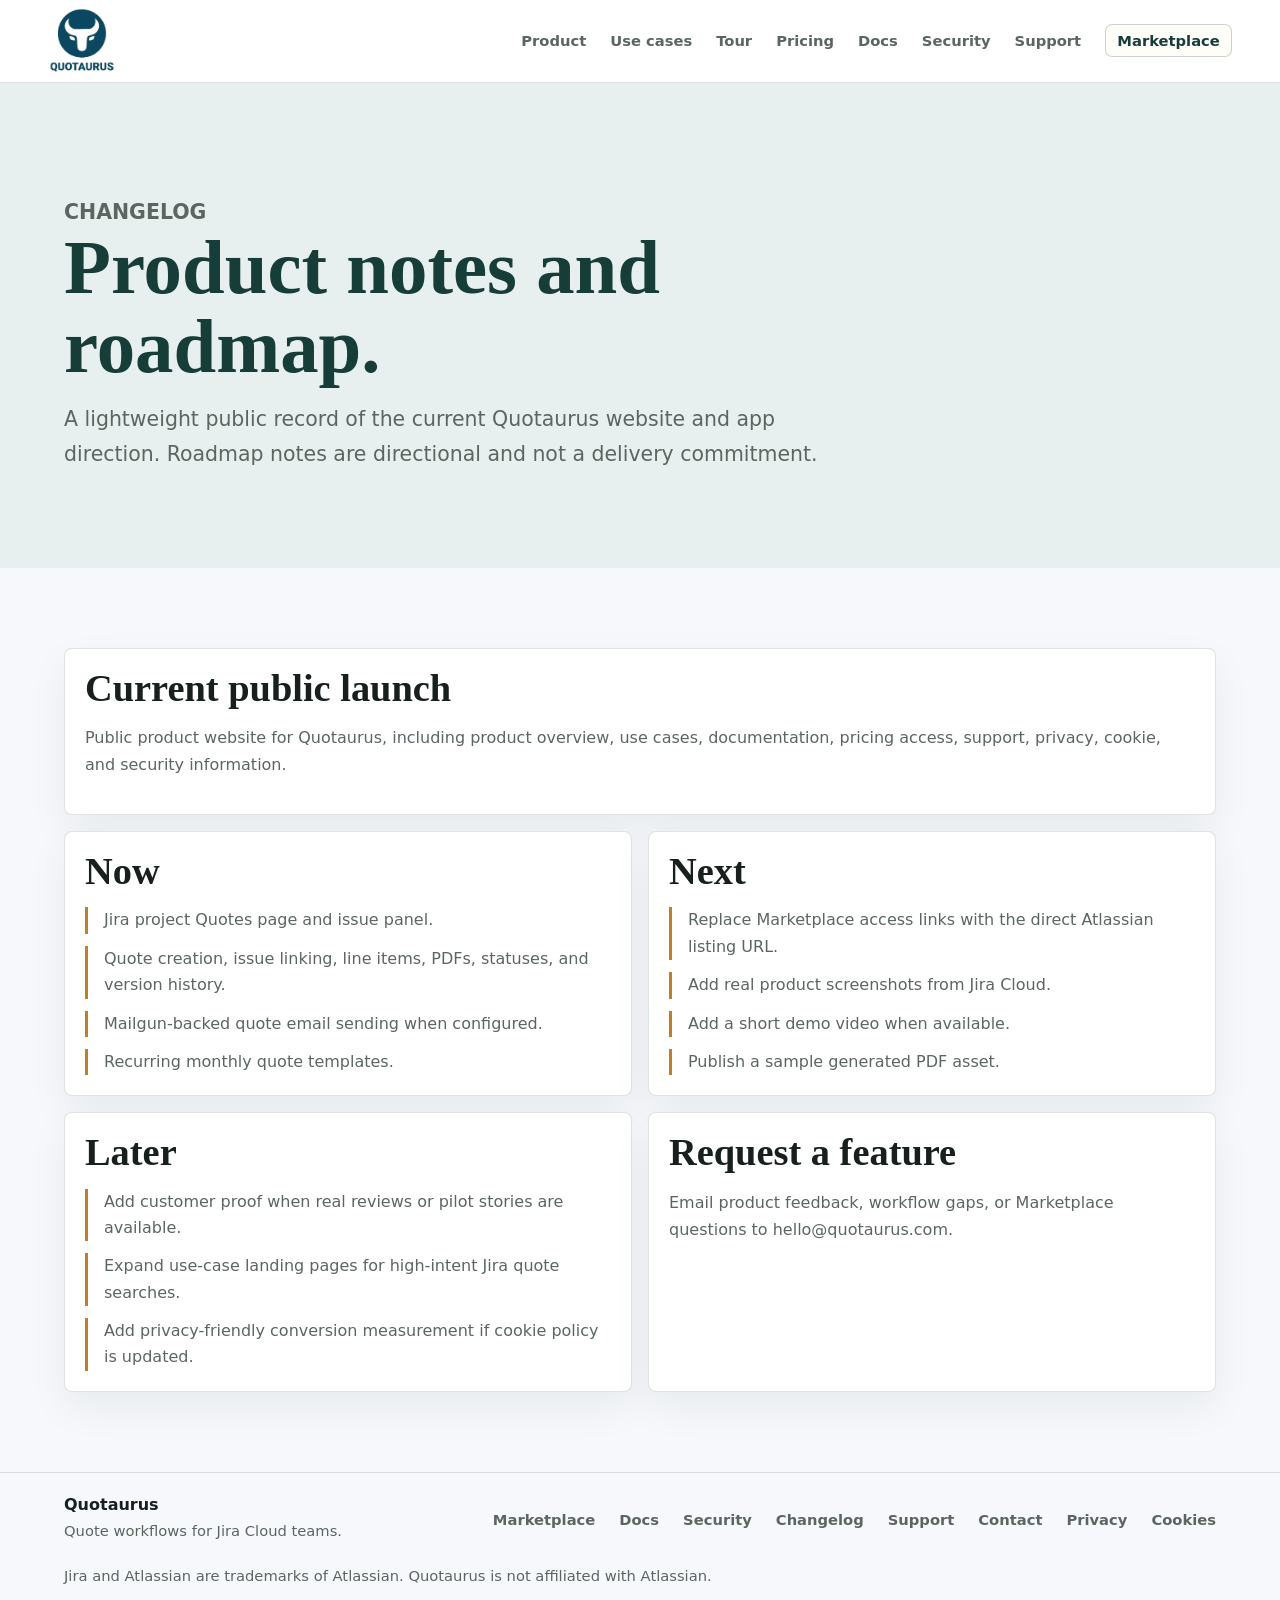
==== changelog.html @ 09444d6a "Expand Quotaurus buyer website" ====
<!doctype html>
<html lang="en">
  <head>
    <meta charset="utf-8">
    <meta name="viewport" content="width=device-width, initial-scale=1">
    <meta
      name="description"
      content="Quotaurus changelog and roadmap notes for the Jira Cloud quote management app."
    >
    <title>Changelog | Quotaurus</title>
    <link rel="icon" href="assets/quotaurus-logo.png" type="image/png">
    <link rel="stylesheet" href="styles.css">
  </head>
  <body>
    <header class="site-header" aria-label="Main navigation">
      <a class="brand" href="index.html" aria-label="Quotaurus home">
        <img class="brand-logo" src="assets/quotaurus-logo.png" alt="Quotaurus">
      </a>
      <nav class="nav-links" aria-label="Primary navigation">
        <a href="index.html">Product</a>
        <a href="use-cases.html">Use cases</a>
        <a href="index.html#product-tour">Tour</a>
        <a href="pricing.html">Pricing</a>
        <a href="docs.html">Docs</a>
        <a href="security.html">Security</a>
        <a href="support.html">Support</a>
        <a class="nav-cta" href="pricing.html#marketplace-access">Marketplace</a>
      </nav>
    </header>

    <main>
      <section class="page-hero" aria-labelledby="changelog-title">
        <p class="eyebrow">Changelog</p>
        <h1 id="changelog-title">Product notes and roadmap.</h1>
        <p>
          A lightweight public record of the current Quotaurus website and app
          direction. Roadmap notes are directional and not a delivery commitment.
        </p>
      </section>

      <section class="content-grid" aria-label="Changelog and roadmap">
        <article class="support-card full">
          <h2>Current public launch</h2>
          <p>
            Public product website for Quotaurus, including product overview,
            use cases, documentation, pricing access, support, privacy, cookie,
            and security information.
          </p>
        </article>

        <article class="support-card">
          <h2>Now</h2>
          <ul class="plain-list">
            <li>Jira project Quotes page and issue panel.</li>
            <li>Quote creation, issue linking, line items, PDFs, statuses, and version history.</li>
            <li>Mailgun-backed quote email sending when configured.</li>
            <li>Recurring monthly quote templates.</li>
          </ul>
        </article>

        <article class="support-card">
          <h2>Next</h2>
          <ul class="plain-list">
            <li>Replace Marketplace access links with the direct Atlassian listing URL.</li>
            <li>Add real product screenshots from Jira Cloud.</li>
            <li>Add a short demo video when available.</li>
            <li>Publish a sample generated PDF asset.</li>
          </ul>
        </article>

        <article class="support-card">
          <h2>Later</h2>
          <ul class="plain-list">
            <li>Add customer proof when real reviews or pilot stories are available.</li>
            <li>Expand use-case landing pages for high-intent Jira quote searches.</li>
            <li>Add privacy-friendly conversion measurement if cookie policy is updated.</li>
          </ul>
        </article>

        <article class="support-card">
          <h2>Request a feature</h2>
          <p>
            Email product feedback, workflow gaps, or Marketplace questions to
            <a href="mailto:hello@quotaurus.com?subject=Quotaurus%20feature%20request">hello@quotaurus.com</a>.
          </p>
        </article>
      </section>
    </main>

    <footer class="site-footer">
      <div>
        <span class="footer-brand">Quotaurus</span>
        <p>Quote workflows for Jira Cloud teams.</p>
      </div>
      <nav aria-label="Footer navigation">
        <a href="pricing.html">Marketplace</a>
        <a href="docs.html">Docs</a>
        <a href="security.html">Security</a>
        <a href="changelog.html">Changelog</a>
        <a href="support.html">Support</a>
        <a href="contact.html">Contact</a>
        <a href="privacy-policy.html">Privacy</a>
        <a href="cookie-policy.html">Cookies</a>
      </nav>
      <p class="trademark-note">
        Jira and Atlassian are trademarks of Atlassian. Quotaurus is not
        affiliated with Atlassian.
      </p>
    </footer>
  </body>
</html>
---- styles.css ----
:root {
  color-scheme: light;
  --ink: #17201d;
  --muted: #5b6661;
  --paper: #f6f8fb;
  --paper-strong: #ffffff;
  --mist: #e8f0ef;
  --line: rgba(23, 32, 29, 0.13);
  --forest: #173d38;
  --teal: #236c69;
  --blue: #315d92;
  --amber: #bf7d2e;
  --coral: #b95f52;
  --shadow: rgba(21, 34, 31, 0.16);
  font-family:
    Inter, ui-sans-serif, system-ui, -apple-system, BlinkMacSystemFont,
    "Segoe UI", sans-serif;
  font-size: 16px;
}

* {
  box-sizing: border-box;
}

html {
  scroll-behavior: smooth;
}

body {
  margin: 0;
  color: var(--ink);
  background: var(--paper);
}

a {
  color: inherit;
  text-decoration: none;
}

code {
  border: 1px solid var(--line);
  border-radius: 5px;
  padding: 0.08rem 0.32rem;
  background: rgba(255, 253, 246, 0.75);
  font-size: 0.92em;
}

img {
  display: block;
  max-width: 100%;
}

.site-header {
  position: sticky;
  z-index: 10;
  top: 0;
  display: flex;
  align-items: center;
  justify-content: space-between;
  gap: 1rem;
  border-bottom: 1px solid var(--line);
  padding: 0.45rem clamp(1rem, 4vw, 3rem);
  background: rgba(255, 255, 255, 0.92);
  backdrop-filter: blur(14px);
}

.brand {
  display: inline-flex;
  align-items: center;
}

.brand-logo {
  width: auto;
  height: 4.2rem;
}

.nav-links,
.site-footer nav {
  display: flex;
  align-items: center;
  gap: clamp(0.75rem, 2.5vw, 1.5rem);
  color: var(--muted);
  font-size: 0.92rem;
  font-weight: 760;
}

.nav-links a {
  padding-block: 0.25rem;
}

.nav-links .nav-cta {
  border: 1px solid rgba(23, 61, 56, 0.22);
  border-radius: 7px;
  padding: 0.45rem 0.7rem;
  color: var(--forest);
  background: rgba(255, 253, 246, 0.72);
}

.nav-links a:hover,
.nav-links a:focus-visible,
.nav-links a[aria-current="page"] {
  color: var(--ink);
}

.product-hero {
  min-height: 72svh;
  display: grid;
  grid-template-columns: minmax(0, 0.95fr) minmax(20rem, 0.9fr);
  align-items: center;
  gap: clamp(2rem, 6vw, 5rem);
  padding: clamp(2.75rem, 7vw, 5rem) clamp(1rem, 5vw, 5rem)
    clamp(2.25rem, 6vw, 4rem);
  background:
    linear-gradient(120deg, rgba(23, 61, 56, 0.96), rgba(49, 93, 146, 0.72)),
    var(--forest);
  color: var(--paper-strong);
  overflow: hidden;
}

.hero-copy {
  max-width: 44rem;
}

.eyebrow,
.section-kicker {
  margin: 0 0 0.75rem;
  color: var(--amber);
  font-size: 0.78rem;
  font-weight: 860;
  letter-spacing: 0;
  text-transform: uppercase;
}

.product-hero .eyebrow {
  color: #f1b96f;
}

h1,
h2,
h3,
p {
  overflow-wrap: anywhere;
}

h1,
h2,
h3 {
  margin: 0;
  letter-spacing: 0;
}

h1,
h2 {
  font-family: Georgia, "Times New Roman", serif;
  font-weight: 760;
  line-height: 1.02;
}

h1 {
  max-width: 11em;
  font-size: clamp(3rem, 5.8vw, 5.5rem);
}

h2 {
  font-size: clamp(2rem, 4.2vw, 4.25rem);
}

h3 {
  font-size: clamp(1.25rem, 2vw, 1.55rem);
  line-height: 1.18;
}

.hero-text {
  max-width: 39rem;
  margin: 1.25rem 0 0;
  color: rgba(255, 253, 246, 0.86);
  font-size: clamp(1.08rem, 1.8vw, 1.35rem);
  line-height: 1.58;
}

.hero-actions {
  display: flex;
  flex-wrap: wrap;
  gap: 0.85rem;
  margin-top: 2rem;
}

.button {
  min-height: 3rem;
  display: inline-flex;
  align-items: center;
  justify-content: center;
  border-radius: 7px;
  border: 1px solid transparent;
  padding: 0.85rem 1.1rem;
  font: inherit;
  font-weight: 830;
}

.button.primary {
  color: var(--forest);
  background: var(--paper-strong);
}

.button.secondary {
  color: var(--paper-strong);
  border-color: rgba(255, 253, 246, 0.42);
  background: rgba(255, 253, 246, 0.08);
}

.button-note,
.small-note {
  color: rgba(255, 253, 246, 0.78);
  font-size: 0.92rem;
  line-height: 1.55;
}

.button-note {
  margin: 0.85rem 0 0;
}

.button.dark {
  color: var(--paper-strong);
  background: var(--forest);
}

.button:hover,
.button:focus-visible {
  transform: translateY(-1px);
  box-shadow: 0 0.8rem 2rem rgba(0, 0, 0, 0.15);
}

.hero-visual {
  padding: clamp(0.5rem, 2vw, 1rem);
}

.hero-visual img {
  width: min(38rem, 100%);
  border-radius: 14px;
  box-shadow: 0 2rem 5rem rgba(4, 12, 10, 0.34);
}

.intro-band,
.feature-grid,
.product-tour,
.use-case-band,
.output-band,
.comparison-band,
.roi-band,
.trust-band,
.faq-section,
.workflow-band,
.marketplace-band,
.page-hero,
.content-grid,
.policy-layout,
.site-footer {
  padding-inline: clamp(1rem, 5vw, 5rem);
}

.intro-band {
  display: grid;
  grid-template-columns: minmax(0, 0.9fr) minmax(16rem, 0.8fr);
  gap: clamp(1.25rem, 4vw, 4rem);
  align-items: end;
  padding-block: clamp(3rem, 8vw, 6rem);
  border-bottom: 1px solid var(--line);
}

.trust-strip {
  display: grid;
  grid-template-columns: repeat(4, minmax(0, 1fr));
  gap: 1px;
  border-bottom: 1px solid var(--line);
  background: var(--line);
}

.trust-strip span {
  min-height: 5.4rem;
  display: flex;
  align-items: center;
  justify-content: center;
  padding: 1rem;
  color: var(--forest);
  background: var(--paper-strong);
  font-weight: 820;
  line-height: 1.35;
  text-align: center;
}

.intro-band p:last-child,
.marketplace-band p,
.roi-band p,
.page-hero p,
.policy-layout p,
.policy-layout li,
.feature-card p,
.tour-shot p,
.use-case-grid p,
.faq-grid p,
.contact-card p,
.support-card p,
.site-footer p {
  color: var(--muted);
  line-height: 1.7;
}

.intro-band p:last-child {
  margin: 0;
  font-size: clamp(1rem, 1.7vw, 1.2rem);
}

.section-heading {
  max-width: 46rem;
  margin-bottom: 1.5rem;
}

.feature-grid {
  display: grid;
  grid-template-columns: repeat(3, minmax(0, 1fr));
  gap: 1rem;
  padding-block: clamp(3rem, 8vw, 6rem);
}

.feature-grid .section-heading {
  grid-column: 1 / -1;
}

.feature-card,
.contact-card,
.support-card,
.policy-card,
.link-cards a {
  border: 1px solid var(--line);
  border-radius: 8px;
  background: var(--paper-strong);
  box-shadow: 0 1rem 2.5rem rgba(24, 34, 30, 0.06);
}

.feature-card {
  min-height: 16rem;
  padding: 1.3rem;
}

.feature-number {
  display: inline-flex;
  margin-bottom: 2rem;
  border-top: 2px solid var(--coral);
  padding-top: 0.45rem;
  color: var(--teal);
  font-weight: 860;
}

.workflow-band {
  padding-block: clamp(3rem, 8vw, 6rem);
  color: var(--paper-strong);
  background: var(--forest);
}

.product-tour,
.use-case-band,
.output-band,
.comparison-band,
.trust-band,
.faq-section {
  padding-block: clamp(3rem, 8vw, 6rem);
  border-bottom: 1px solid var(--line);
}

.product-tour {
  background: var(--paper-strong);
}

.tour-grid,
.use-case-grid,
.faq-grid {
  display: grid;
  grid-template-columns: repeat(3, minmax(0, 1fr));
  gap: 1rem;
}

.tour-shot,
.use-case-grid article,
.faq-grid article {
  border: 1px solid var(--line);
  border-radius: 8px;
  padding: 1.2rem;
  background: var(--paper-strong);
}

.tour-shot {
  min-height: 13rem;
  background:
    linear-gradient(180deg, rgba(49, 93, 146, 0.08), transparent 58%),
    var(--paper-strong);
}

.tour-shot span,
.mail-label {
  display: inline-flex;
  margin-bottom: 1rem;
  border-radius: 999px;
  padding: 0.3rem 0.55rem;
  color: var(--blue);
  background: rgba(49, 93, 146, 0.1);
  font-size: 0.78rem;
  font-weight: 860;
}

.text-link {
  display: inline-flex;
  margin-top: 1.25rem;
  color: var(--blue);
  font-weight: 840;
}

.output-band {
  background: var(--mist);
}

.output-grid {
  display: grid;
  grid-template-columns: minmax(0, 1.1fr) minmax(18rem, 0.75fr);
  gap: 1rem;
  align-items: stretch;
}

.sample-pdf,
.sample-email {
  border: 1px solid var(--line);
  border-radius: 8px;
  padding: 1.25rem;
  background: var(--paper-strong);
  box-shadow: 0 1rem 2.5rem rgba(24, 34, 30, 0.06);
}

.sample-pdf-header {
  display: flex;
  align-items: center;
  justify-content: space-between;
  gap: 1rem;
  color: var(--forest);
  font-size: 1.6rem;
  font-weight: 900;
}

.sample-pdf-header img {
  width: auto;
  height: 3.4rem;
}

.sample-pdf dl {
  display: grid;
  grid-template-columns: repeat(2, minmax(0, 1fr));
  gap: 0.65rem;
  margin: 1.25rem 0;
}

.sample-pdf dl div {
  border-left: 3px solid var(--amber);
  padding-left: 0.7rem;
}

.sample-pdf dt {
  color: var(--muted);
  font-size: 0.78rem;
  font-weight: 800;
}

.sample-pdf dd {
  margin: 0.2rem 0 0;
  font-weight: 820;
}

.sample-pdf table,
.comparison-table {
  width: 100%;
  border-collapse: collapse;
}

.sample-pdf th,
.sample-pdf td,
.comparison-table th,
.comparison-table td {
  border-bottom: 1px solid var(--line);
  padding: 0.8rem;
  text-align: left;
  vertical-align: top;
}

.sample-pdf th,
.comparison-table th {
  color: var(--paper-strong);
  background: var(--forest);
}

.sample-pdf th:not(:first-child),
.sample-pdf td:not(:first-child) {
  text-align: right;
}

.sample-pdf p {
  display: flex;
  justify-content: flex-end;
  gap: 1rem;
  margin: 0.65rem 0 0;
}

.sample-pdf p span {
  min-width: 7rem;
  color: var(--muted);
  text-align: right;
}

.sample-total {
  color: var(--forest);
  font-size: 1.15rem;
}

.sample-email .small-note {
  margin-top: 1rem;
  color: var(--muted);
}

.table-wrap {
  overflow-x: auto;
  border: 1px solid var(--line);
  border-radius: 8px;
  background: var(--paper-strong);
}

.comparison-table th,
.comparison-table td {
  min-width: 13rem;
}

.roi-band {
  display: grid;
  grid-template-columns: minmax(0, 0.8fr) minmax(18rem, 1fr);
  gap: clamp(1.25rem, 4vw, 4rem);
  align-items: center;
  padding-block: clamp(3rem, 8vw, 6rem);
  color: var(--paper-strong);
  background:
    linear-gradient(120deg, rgba(49, 93, 146, 0.94), rgba(23, 61, 56, 0.9)),
    var(--blue);
}

.roi-band .section-kicker {
  color: #f1b96f;
}

.roi-band p {
  color: rgba(255, 253, 246, 0.84);
  margin: 0;
  font-size: clamp(1rem, 1.7vw, 1.2rem);
}

.faq-grid {
  grid-template-columns: repeat(2, minmax(0, 1fr));
}

.workflow-band .section-kicker {
  color: #f1b96f;
}

.workflow-list {
  display: grid;
  grid-template-columns: repeat(3, minmax(0, 1fr));
  gap: 0.8rem;
  margin: 0;
  padding: 0;
  list-style: none;
}

.workflow-list li {
  min-height: 9rem;
  border: 1px solid rgba(255, 253, 246, 0.18);
  border-radius: 8px;
  padding: 1rem;
  color: rgba(255, 253, 246, 0.78);
  background: rgba(255, 253, 246, 0.06);
  line-height: 1.6;
}

.workflow-list span {
  display: block;
  margin-bottom: 0.65rem;
  color: var(--paper-strong);
  font-size: 1.15rem;
  font-weight: 840;
}

.marketplace-band {
  display: grid;
  grid-template-columns: minmax(0, 0.8fr) minmax(18rem, 1fr);
  gap: clamp(1.25rem, 4vw, 4rem);
  padding-block: clamp(3rem, 8vw, 6rem);
}

.link-cards {
  display: grid;
  gap: 0.85rem;
}

.link-cards a {
  display: block;
  padding: 1rem;
  color: var(--muted);
  line-height: 1.55;
}

.link-cards span {
  display: block;
  margin-bottom: 0.3rem;
  color: var(--ink);
  font-weight: 840;
}

.page-hero {
  padding-block: clamp(3.5rem, 8vw, 6rem);
  background: var(--mist);
}

.page-hero h1 {
  max-width: 16ch;
  color: var(--forest);
  font-size: clamp(2.7rem, 6vw, 5.6rem);
}

.page-hero p {
  max-width: 48rem;
  margin: 1rem 0 0;
  font-size: clamp(1.08rem, 1.8vw, 1.28rem);
}

.content-grid {
  display: grid;
  grid-template-columns: repeat(2, minmax(0, 1fr));
  gap: 1rem;
  padding-block: clamp(2.5rem, 7vw, 5rem);
}

.contact-card,
.support-card,
.policy-card {
  padding: 1.25rem;
}

.content-grid.three {
  grid-template-columns: repeat(3, minmax(0, 1fr));
}

.content-grid .wide {
  grid-column: span 2;
}

.contact-card.full,
.support-card.full,
.policy-card.full {
  grid-column: 1 / -1;
}

.contact-card h2,
.support-card h2,
.policy-card h2 {
  font-size: clamp(1.65rem, 3vw, 2.5rem);
}

.contact-list,
.plain-list,
.step-list {
  display: grid;
  gap: 0.75rem;
  margin: 1rem 0 0;
  padding: 0;
}

.plain-list {
  list-style: none;
}

.step-list {
  padding-left: 1.4rem;
}

.contact-list a {
  display: inline-flex;
  width: fit-content;
  color: var(--blue);
  font-weight: 800;
}

.plain-list li,
.step-list li {
  padding-left: 1rem;
  border-left: 3px solid var(--amber);
  color: var(--muted);
  line-height: 1.65;
}

.policy-layout {
  max-width: 58rem;
  padding-block: clamp(2.5rem, 7vw, 5rem);
}

.policy-layout h2 {
  margin-top: 2.2rem;
  font-size: clamp(1.55rem, 3vw, 2.35rem);
}

.policy-layout h2:first-child {
  margin-top: 0;
}

.policy-layout a {
  color: var(--blue);
  font-weight: 760;
}

.doc-nav {
  display: flex;
  flex-wrap: wrap;
  gap: 0.6rem;
  margin-top: 1.25rem;
}

.doc-nav a {
  border: 1px solid var(--line);
  border-radius: 7px;
  padding: 0.45rem 0.65rem;
  color: var(--forest);
  background: var(--paper-strong);
  font-weight: 760;
}

.site-footer {
  display: grid;
  grid-template-columns: minmax(0, 1fr) auto;
  gap: 1rem;
  border-top: 1px solid var(--line);
  padding-block: 1.4rem;
}

.footer-brand {
  display: block;
  color: var(--ink);
  font-weight: 860;
}

.site-footer p {
  margin: 0.25rem 0 0;
  font-size: 0.92rem;
}

.trademark-note {
  grid-column: 1 / -1;
  max-width: 58rem;
}

@media (max-width: 920px) {
  .product-hero,
  .intro-band,
  .output-grid,
  .roi-band,
  .marketplace-band,
  .content-grid {
    grid-template-columns: 1fr;
  }

  .feature-grid,
  .workflow-list,
  .tour-grid,
  .use-case-grid,
  .trust-strip,
  .content-grid.three {
    grid-template-columns: repeat(2, minmax(0, 1fr));
  }

  .content-grid .wide {
    grid-column: 1 / -1;
  }
}

@media (max-width: 660px) {
  .site-header {
    align-items: flex-start;
    flex-direction: column;
  }

  .nav-links {
    width: 100%;
    flex-wrap: wrap;
    row-gap: 0.45rem;
  }

  .product-hero {
    min-height: auto;
    gap: 1.25rem;
    padding-top: 2rem;
    padding-bottom: 1.5rem;
  }

  .brand-logo {
    height: 3.6rem;
  }

  h1 {
    max-width: 11ch;
    font-size: clamp(2.55rem, 13vw, 3.4rem);
  }

  .hero-text {
    margin-top: 0.9rem;
    font-size: 1rem;
  }

  .hero-actions {
    margin-top: 1.2rem;
  }

  .hero-visual {
    padding: 0 0.45rem;
  }

  .hero-actions,
  .site-footer {
    align-items: stretch;
    grid-template-columns: 1fr;
  }

  .button {
    width: 100%;
  }

  .feature-grid,
  .workflow-list,
  .tour-grid,
  .use-case-grid,
  .faq-grid,
  .trust-strip,
  .sample-pdf dl {
    grid-template-columns: 1fr;
  }

  .sample-pdf {
    overflow-x: auto;
  }
}
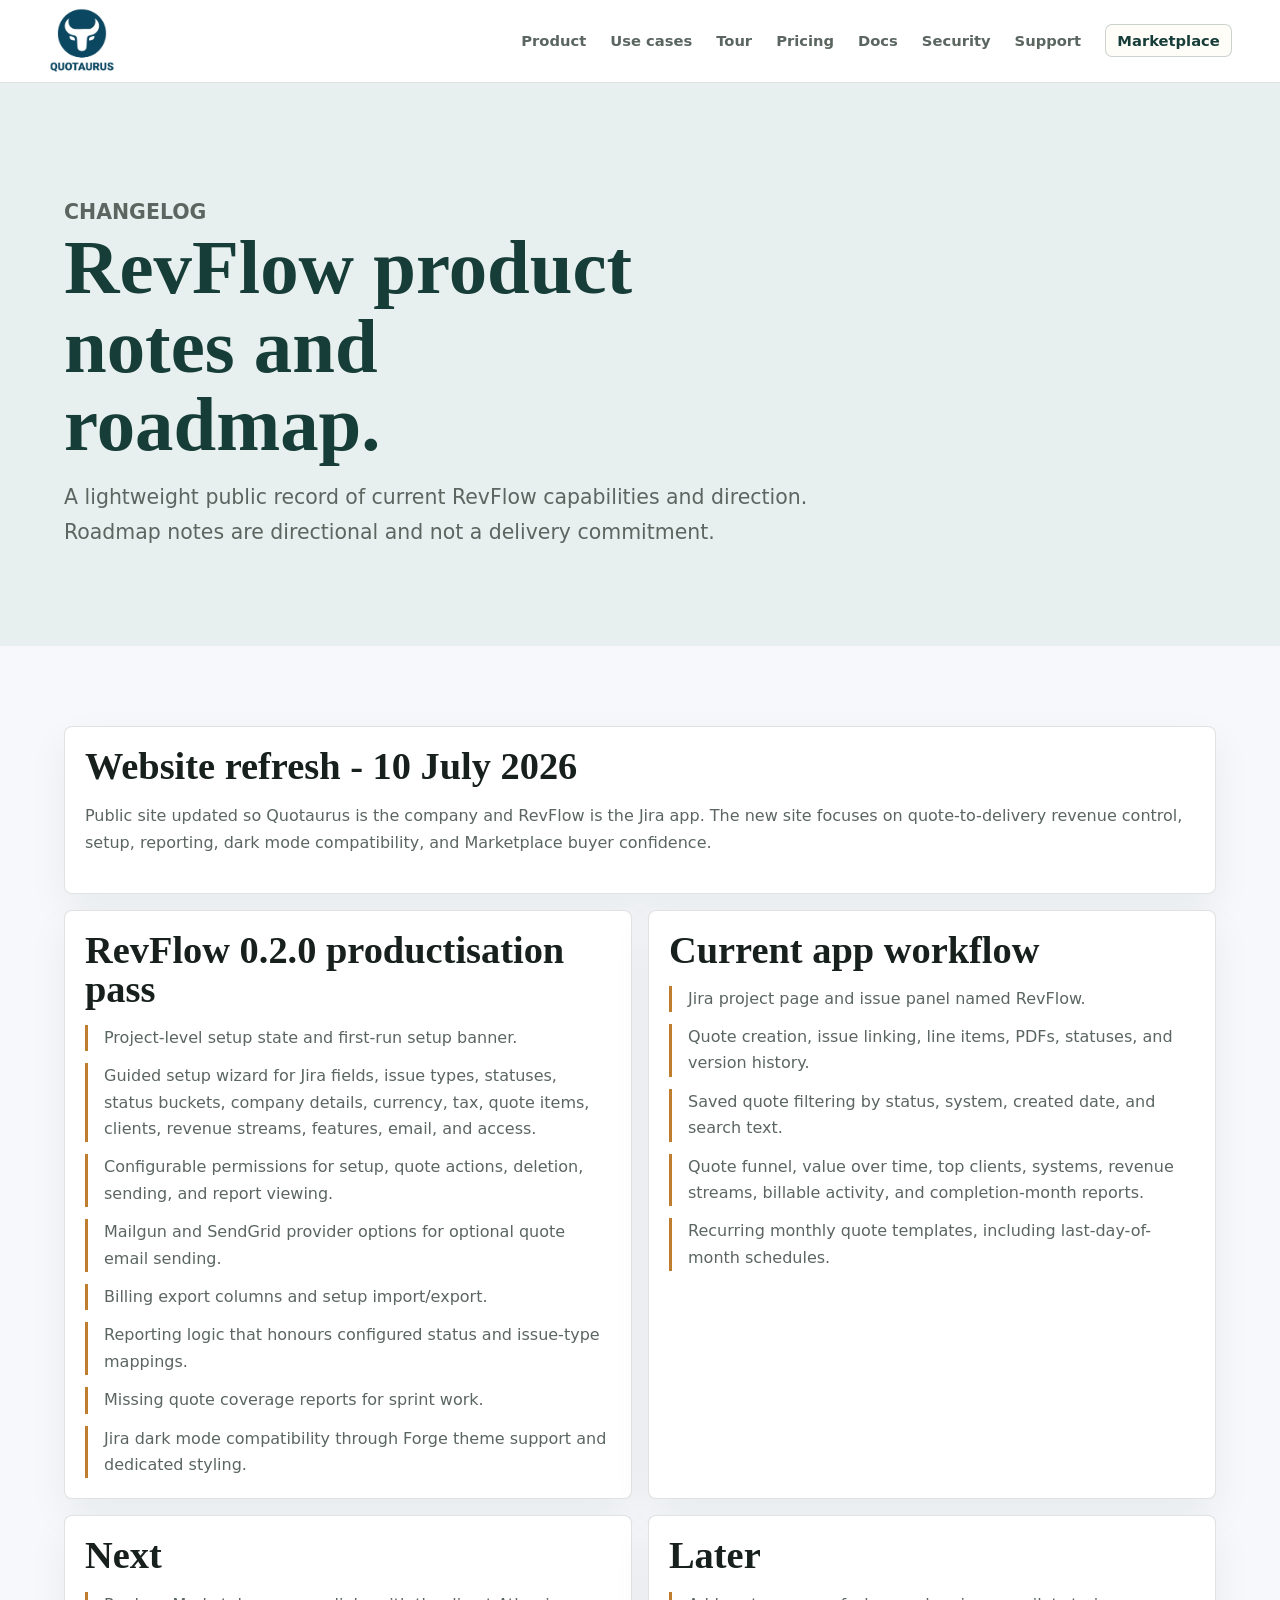
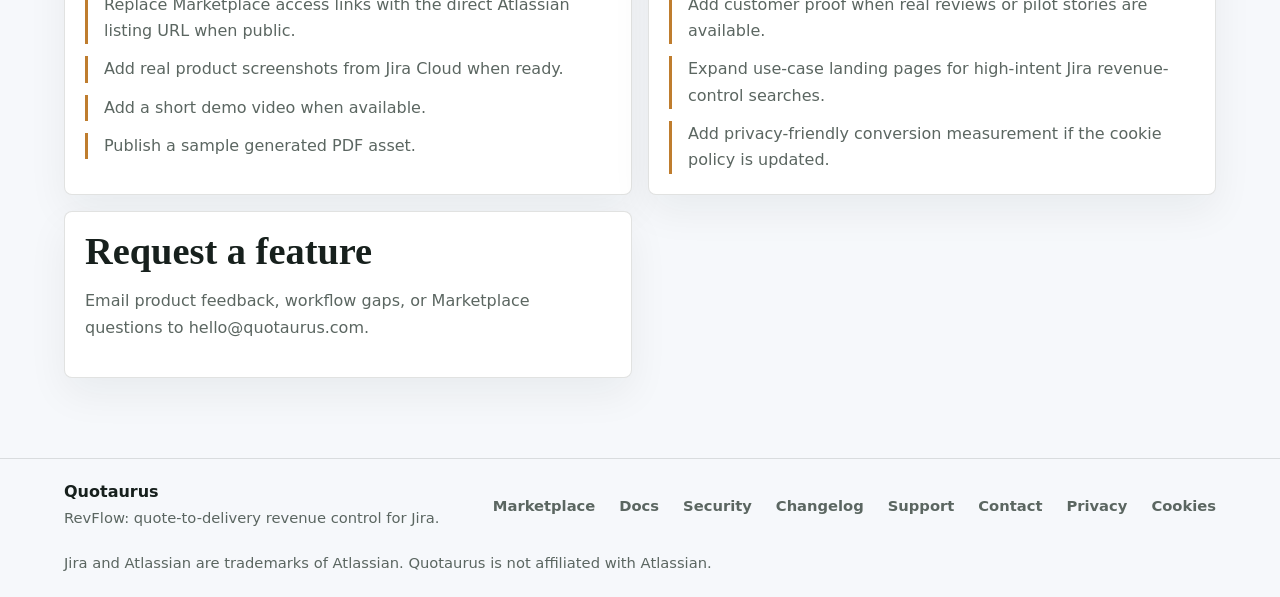
==== commit 125a7183: "Refresh site for RevFlow positioning" ====
--- a/changelog.html
+++ b/changelog.html
@@ -5,9 +5,9 @@
     <meta name="viewport" content="width=device-width, initial-scale=1">
     <meta
       name="description"
-      content="Quotaurus changelog and roadmap notes for the Jira Cloud quote management app."
+      content="RevFlow changelog and roadmap notes for the Jira Cloud app from Quotaurus for quote-to-delivery revenue control."
     >
-    <title>Changelog | Quotaurus</title>
+    <title>Changelog | RevFlow by Quotaurus</title>
     <link rel="icon" href="assets/quotaurus-logo.png" type="image/png">
     <link rel="stylesheet" href="styles.css">
   </head>
@@ -31,38 +31,54 @@
     <main>
       <section class="page-hero" aria-labelledby="changelog-title">
         <p class="eyebrow">Changelog</p>
-        <h1 id="changelog-title">Product notes and roadmap.</h1>
+        <h1 id="changelog-title">RevFlow product notes and roadmap.</h1>
         <p>
-          A lightweight public record of the current Quotaurus website and app
+          A lightweight public record of current RevFlow capabilities and
           direction. Roadmap notes are directional and not a delivery commitment.
         </p>
       </section>
 
       <section class="content-grid" aria-label="Changelog and roadmap">
         <article class="support-card full">
-          <h2>Current public launch</h2>
+          <h2>Website refresh - 10 July 2026</h2>
           <p>
-            Public product website for Quotaurus, including product overview,
-            use cases, documentation, pricing access, support, privacy, cookie,
-            and security information.
+            Public site updated so Quotaurus is the company and RevFlow is the
+            Jira app. The new site focuses on quote-to-delivery revenue control,
+            setup, reporting, dark mode compatibility, and Marketplace buyer
+            confidence.
           </p>
         </article>
 
         <article class="support-card">
-          <h2>Now</h2>
+          <h2>RevFlow 0.2.0 productisation pass</h2>
           <ul class="plain-list">
-            <li>Jira project Quotes page and issue panel.</li>
+            <li>Project-level setup state and first-run setup banner.</li>
+            <li>Guided setup wizard for Jira fields, issue types, statuses, status buckets, company details, currency, tax, quote items, clients, revenue streams, features, email, and access.</li>
+            <li>Configurable permissions for setup, quote actions, deletion, sending, and report viewing.</li>
+            <li>Mailgun and SendGrid provider options for optional quote email sending.</li>
+            <li>Billing export columns and setup import/export.</li>
+            <li>Reporting logic that honours configured status and issue-type mappings.</li>
+            <li>Missing quote coverage reports for sprint work.</li>
+            <li>Jira dark mode compatibility through Forge theme support and dedicated styling.</li>
+          </ul>
+        </article>
+
+        <article class="support-card">
+          <h2>Current app workflow</h2>
+          <ul class="plain-list">
+            <li>Jira project page and issue panel named RevFlow.</li>
             <li>Quote creation, issue linking, line items, PDFs, statuses, and version history.</li>
-            <li>Mailgun-backed quote email sending when configured.</li>
-            <li>Recurring monthly quote templates.</li>
+            <li>Saved quote filtering by status, system, created date, and search text.</li>
+            <li>Quote funnel, value over time, top clients, systems, revenue streams, billable activity, and completion-month reports.</li>
+            <li>Recurring monthly quote templates, including last-day-of-month schedules.</li>
           </ul>
         </article>
 
         <article class="support-card">
           <h2>Next</h2>
           <ul class="plain-list">
-            <li>Replace Marketplace access links with the direct Atlassian listing URL.</li>
-            <li>Add real product screenshots from Jira Cloud.</li>
+            <li>Replace Marketplace access links with the direct Atlassian listing URL when public.</li>
+            <li>Add real product screenshots from Jira Cloud when ready.</li>
             <li>Add a short demo video when available.</li>
             <li>Publish a sample generated PDF asset.</li>
           </ul>
@@ -72,8 +88,8 @@
           <h2>Later</h2>
           <ul class="plain-list">
             <li>Add customer proof when real reviews or pilot stories are available.</li>
-            <li>Expand use-case landing pages for high-intent Jira quote searches.</li>
-            <li>Add privacy-friendly conversion measurement if cookie policy is updated.</li>
+            <li>Expand use-case landing pages for high-intent Jira revenue-control searches.</li>
+            <li>Add privacy-friendly conversion measurement if the cookie policy is updated.</li>
           </ul>
         </article>
 
@@ -81,7 +97,7 @@
           <h2>Request a feature</h2>
           <p>
             Email product feedback, workflow gaps, or Marketplace questions to
-            <a href="mailto:hello@quotaurus.com?subject=Quotaurus%20feature%20request">hello@quotaurus.com</a>.
+            <a href="mailto:hello@quotaurus.com?subject=RevFlow%20feature%20request">hello@quotaurus.com</a>.
           </p>
         </article>
       </section>
@@ -90,7 +106,7 @@
     <footer class="site-footer">
       <div>
         <span class="footer-brand">Quotaurus</span>
-        <p>Quote workflows for Jira Cloud teams.</p>
+        <p>RevFlow: quote-to-delivery revenue control for Jira.</p>
       </div>
       <nav aria-label="Footer navigation">
         <a href="pricing.html">Marketplace</a>
--- a/styles.css
+++ b/styles.css
@@ -243,6 +243,7 @@
 .intro-band,
 .feature-grid,
 .product-tour,
+.visual-band,
 .use-case-band,
 .output-band,
 .comparison-band,
@@ -296,6 +297,7 @@
 .policy-layout li,
 .feature-card p,
 .tour-shot p,
+.visual-card p,
 .use-case-grid p,
 .faq-grid p,
 .contact-card p,
@@ -358,6 +360,7 @@
 }
 
 .product-tour,
+.visual-band,
 .use-case-band,
 .output-band,
 .comparison-band,
@@ -372,6 +375,7 @@
 }
 
 .tour-grid,
+.visual-grid,
 .use-case-grid,
 .faq-grid {
   display: grid;
@@ -380,11 +384,33 @@
 }
 
 .tour-shot,
+.visual-card,
 .use-case-grid article,
 .faq-grid article {
   border: 1px solid var(--line);
   border-radius: 8px;
   padding: 1.2rem;
+  background: var(--paper-strong);
+}
+
+.visual-band {
+  background: #f4f7f6;
+}
+
+.visual-card {
+  display: grid;
+  gap: 1rem;
+  align-content: start;
+  padding: 1rem;
+  box-shadow: 0 1rem 2.5rem rgba(24, 34, 30, 0.06);
+}
+
+.visual-card img {
+  width: 100%;
+  aspect-ratio: 46 / 31;
+  object-fit: cover;
+  border: 1px solid var(--line);
+  border-radius: 7px;
   background: var(--paper-strong);
 }
 
@@ -771,6 +797,7 @@
   .feature-grid,
   .workflow-list,
   .tour-grid,
+  .visual-grid,
   .use-case-grid,
   .trust-strip,
   .content-grid.three {
@@ -836,6 +863,7 @@
   .feature-grid,
   .workflow-list,
   .tour-grid,
+  .visual-grid,
   .use-case-grid,
   .faq-grid,
   .trust-strip,
